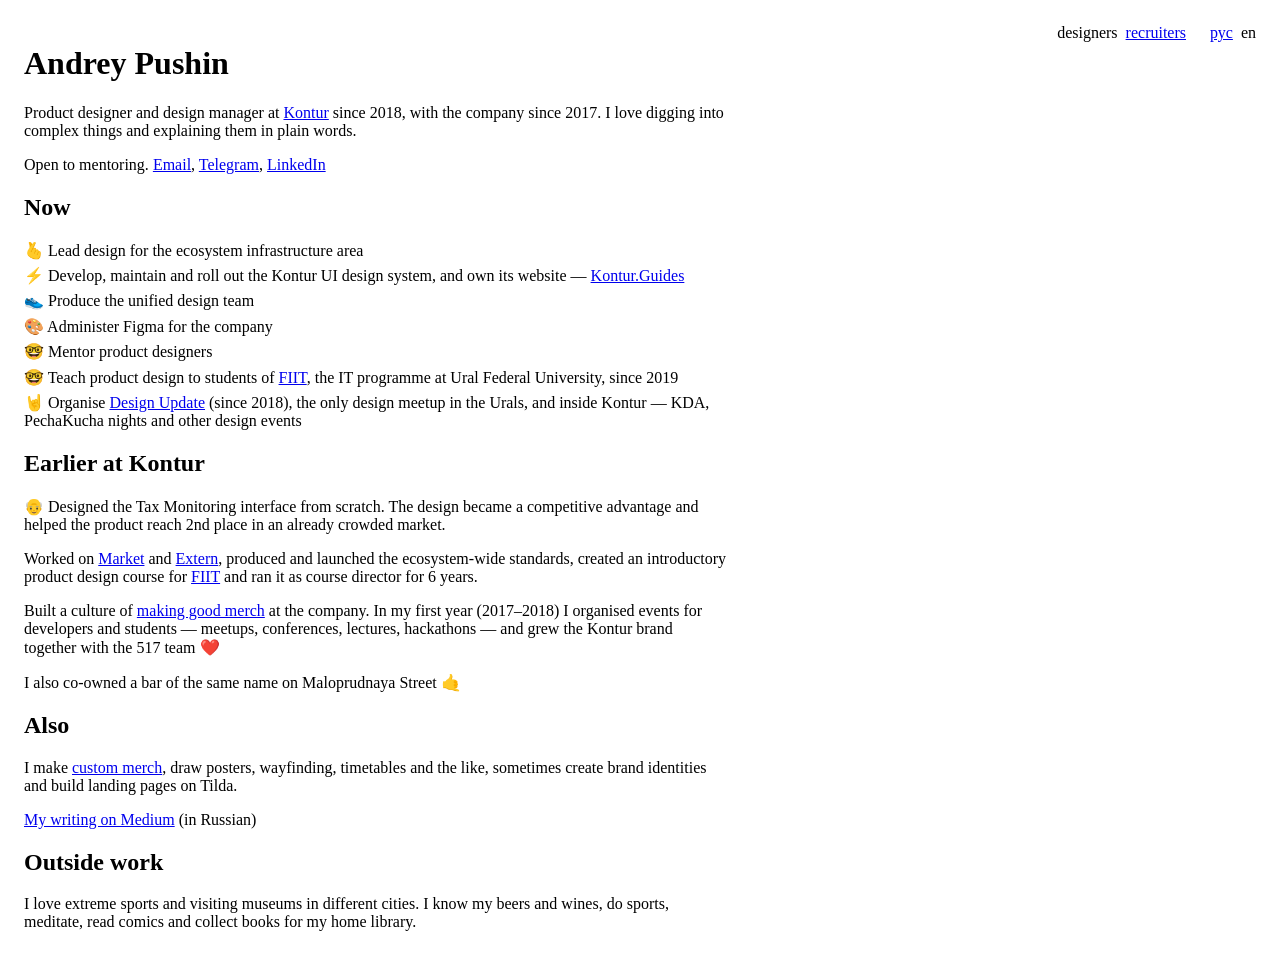
==== en/index.html @ 9a8334ff "Английская версия, переключалки языка и версии для рекрутеров, заготовки страниц - en/: английская в" ====
<!DOCTYPE html>
<html lang="en">
<head>
    <meta charset="UTF-8">
    <meta name="viewport" content="width=device-width, initial-scale=1.0">
    <title>Andrey Pushin</title>
    <meta name="description" content="Product designer and design manager at Kontur: Kontur UI design system, Kontur.Guides, Tax Monitoring.">
    <meta property="og:type" content="website">
    <meta property="og:locale" content="en_GB">
    <meta property="og:url" content="https://www.pushinandrej.ru/en/">
    <meta property="og:title" content="Andrey Pushin">
    <meta property="og:description" content="Product designer and design manager at Kontur: Kontur UI design system, Kontur.Guides, Tax Monitoring.">
    <link rel="alternate" hreflang="ru" href="https://www.pushinandrej.ru/">
    <link rel="alternate" hreflang="en" href="https://www.pushinandrej.ru/en/">
    <link rel="stylesheet" href="../style.css">
</head>
<body>
    <nav class="switch">
        <span><b aria-current="page">designers</b> <a href="recruiters/">recruiters</a></span>
        <span><a href="../">рус</a> <b aria-current="page">en</b></span>
    </nav>

    <h1>Andrey Pushin</h1>

    <p>
        Product designer and design manager at <a href="https://kontur.ru/">Kontur</a> since 2018, with the company since 2017. I love digging into complex things and explaining them in plain words.
    </p>

    <p>
        Open to mentoring. <!-- TODO: real addresses --><a href="mailto:TODO">Email</a>, <a href="https://t.me/TODO">Telegram</a>, <a href="https://www.linkedin.com/in/pushinandrej/">LinkedIn</a>
    </p>

    <h2>Now</h2>

    <ul class="emoji">
        <li>🫰 Lead design for the ecosystem infrastructure area</li>
        <li>⚡️ Develop, maintain and roll out the Kontur UI design system, and own its website — <a href="https://guides.kontur.ru/">Kontur.Guides</a></li>
        <li>👟 Produce the unified design team</li>
        <li>🎨 Administer Figma for the company</li>
        <li>🤓 Mentor product designers</li>
        <li>🤓 Teach product design to students of <a href="https://vk.com/fiiturfu">FIIT</a>, the IT programme at Ural Federal University, since 2019</li>
        <li>🤘 Organise <a href="https://vk.com/designupd">Design Update</a> (since 2018), the only design meetup in the Urals, and inside Kontur — KDA, PechaKucha nights and other design events</li>
    </ul>

    <h2>Earlier at Kontur</h2>

    <p>
        👴 Designed the Tax Monitoring interface from scratch. The design became a competitive advantage and helped the product reach 2nd place in an already crowded market.
    </p>

    <p>
        Worked on <a href="https://kontur.ru/market">Market</a> and <a href="https://kontur.ru/extern">Extern</a>, produced and launched the ecosystem-wide standards, created an introductory product design course for <a href="https://vk.com/@fiiturfu-kak-my-proveli-kurs-po-osnovam-dizaina-dlya-programmistov">FIIT</a> and ran it as course director for 6 years.
    </p>

    <p>
        Built a culture of <a href="https://medium.com/@pushinandrej/%D0%BC%D0%B5%D1%80%D1%87-%D0%BC%D0%B5%D1%80%D1%87-%D0%BC%D0%B5%D1%80%D1%87-20f6f4611e32">making good merch</a> at the company. In my first year (2017–2018) I organised events for developers and students — meetups, conferences, lectures, hackathons — and grew the Kontur brand together with the 517 team ❤️
    </p>

    <p>
        I also co-owned a bar of the same name on Maloprudnaya Street 🤙
    </p>

    <h2>Also</h2>

    <p>
        I make <a href="merch/">custom merch</a>, draw posters, wayfinding, timetables and the like, sometimes create brand identities and build landing pages on Tilda.
    </p>

    <p>
        <a href="https://medium.com/@pushinandrej">My writing on Medium</a> (in Russian)
    </p>

    <h2>Outside work</h2>

    <p>
        I love extreme sports and visiting museums in different cities. I know my beers and wines, do sports, meditate, read comics and collect books for my home library.
    </p>
</body>
</html>
---- style.css ----
/* Общие стили для всех страниц сайта */
body {
    max-width: 44em;
    margin: 0;
    padding: 1.5em;
}
ul.emoji {
    list-style: none;
    padding-left: 0;
}
ul.emoji li {
    margin-bottom: 0.4em;
}

/* Переключалки в правом верхнем углу: для кого страница и язык */
nav.switch {
    position: absolute;
    top: 1.5em;
    right: 1.5em;
    display: flex;
    gap: 1.5em;
}
nav.switch span {
    display: flex;
    gap: 0.5em;
}
nav.switch b {
    font-weight: normal;
}
@media (max-width: 40em) {
    nav.switch {
        position: static;
        justify-content: flex-end;
    }
}
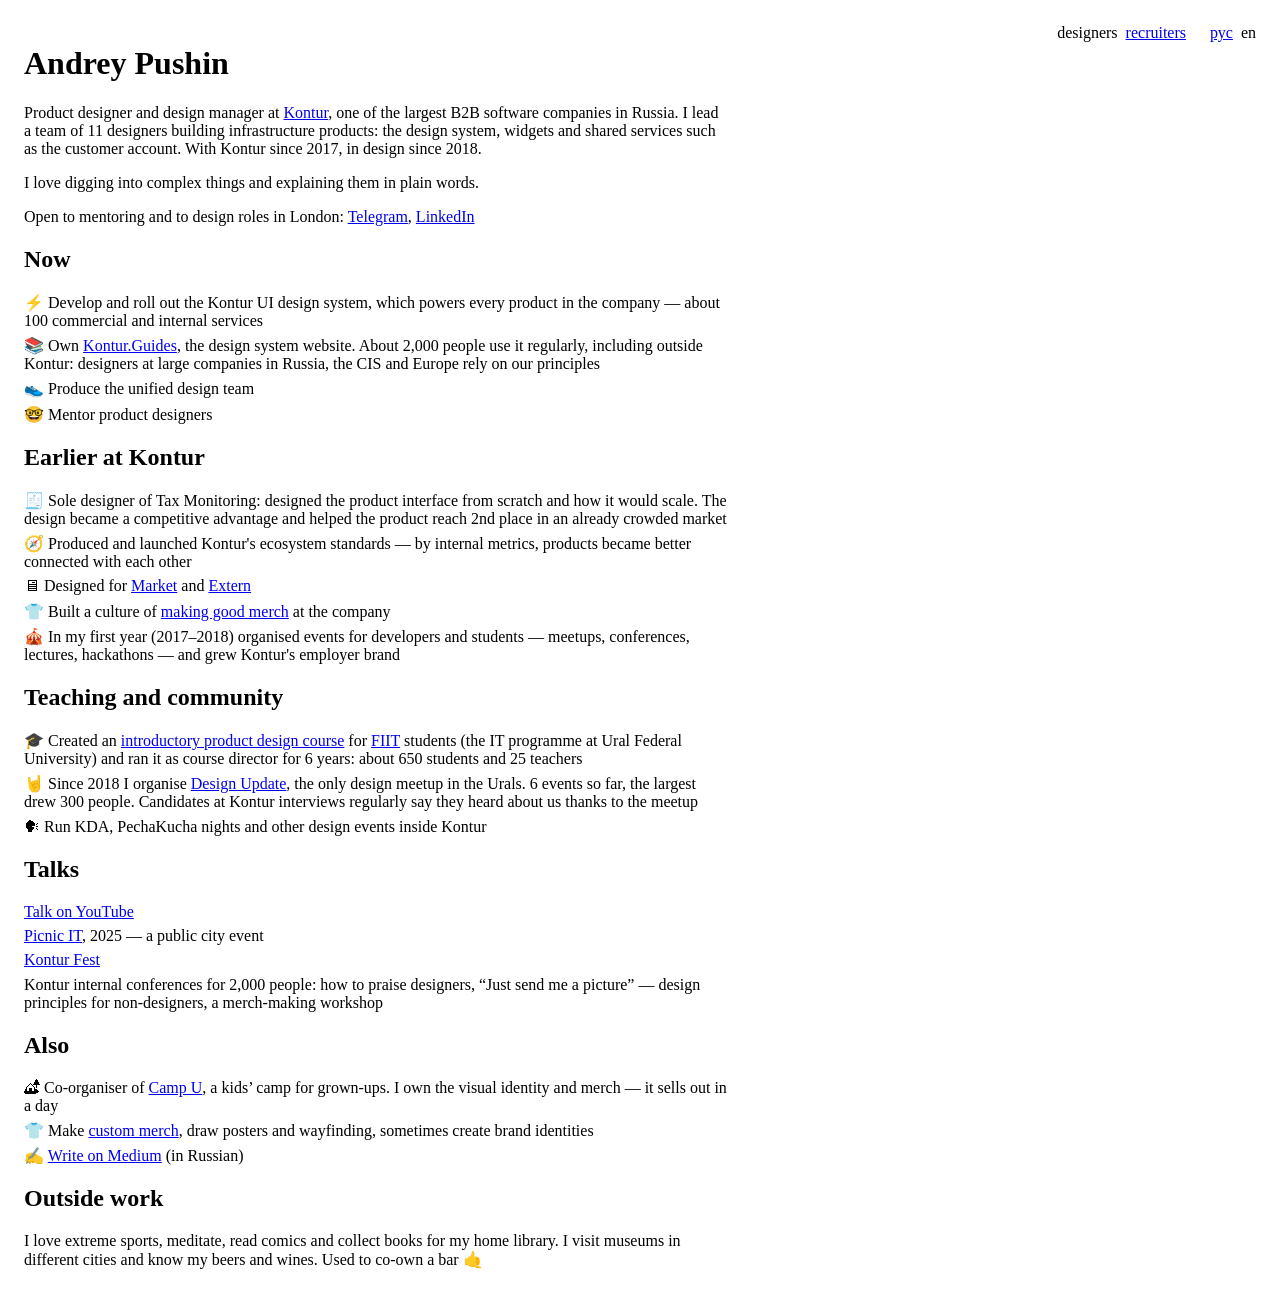
==== commit 338cfc57: "Главная по итогам интервью: команда, масштаб дизайн-системы, обучение, выступления, Camp U Co-Author" ====
--- a/en/index.html
+++ b/en/index.html
@@ -4,12 +4,12 @@
     <meta charset="UTF-8">
     <meta name="viewport" content="width=device-width, initial-scale=1.0">
     <title>Andrey Pushin</title>
-    <meta name="description" content="Product designer and design manager at Kontur: Kontur UI design system, Kontur.Guides, Tax Monitoring.">
+    <meta name="description" content="Product designer and design manager at Kontur: a team of 11 designers, the Kontur UI design system behind 100 products, Kontur.Guides.">
     <meta property="og:type" content="website">
     <meta property="og:locale" content="en_GB">
     <meta property="og:url" content="https://www.pushinandrej.ru/en/">
     <meta property="og:title" content="Andrey Pushin">
-    <meta property="og:description" content="Product designer and design manager at Kontur: Kontur UI design system, Kontur.Guides, Tax Monitoring.">
+    <meta property="og:description" content="Product designer and design manager at Kontur: a team of 11 designers, the Kontur UI design system behind 100 products, Kontur.Guides.">
     <link rel="alternate" hreflang="ru" href="https://www.pushinandrej.ru/">
     <link rel="alternate" hreflang="en" href="https://www.pushinandrej.ru/en/">
     <link rel="stylesheet" href="../style.css">
@@ -23,57 +23,65 @@
     <h1>Andrey Pushin</h1>
 
     <p>
-        Product designer and design manager at <a href="https://kontur.ru/">Kontur</a> since 2018, with the company since 2017. I love digging into complex things and explaining them in plain words.
+        Product designer and design manager at <a href="https://kontur.ru/">Kontur</a>, one of the largest B2B software companies in Russia. I lead a team of 11 designers building infrastructure products: the design system, widgets and shared services such as the customer account. With Kontur since 2017, in design since 2018.
     </p>
 
     <p>
-        Open to mentoring. <!-- TODO: real addresses --><a href="mailto:TODO">Email</a>, <a href="https://t.me/TODO">Telegram</a>, <a href="https://www.linkedin.com/in/pushinandrej/">LinkedIn</a>
+        I love digging into complex things and explaining them in plain words.
+    </p>
+
+    <p>
+        Open to mentoring and to design roles in London: <a href="https://t.me/pushinandrej">Telegram</a>, <a href="https://www.linkedin.com/in/pushinandrej/">LinkedIn</a>
     </p>
 
     <h2>Now</h2>
 
     <ul class="emoji">
-        <li>🫰 Lead design for the ecosystem infrastructure area</li>
-        <li>⚡️ Develop, maintain and roll out the Kontur UI design system, and own its website — <a href="https://guides.kontur.ru/">Kontur.Guides</a></li>
+        <li>⚡️ Develop and roll out the Kontur UI design system, which powers every product in the company — about 100 commercial and internal services</li>
+        <li>📚 Own <a href="https://guides.kontur.ru/">Kontur.Guides</a>, the design system website. About 2,000 people use it regularly, including outside Kontur: designers at large companies in Russia, the CIS and Europe rely on our principles</li>
         <li>👟 Produce the unified design team</li>
-        <li>🎨 Administer Figma for the company</li>
         <li>🤓 Mentor product designers</li>
-        <li>🤓 Teach product design to students of <a href="https://vk.com/fiiturfu">FIIT</a>, the IT programme at Ural Federal University, since 2019</li>
-        <li>🤘 Organise <a href="https://vk.com/designupd">Design Update</a> (since 2018), the only design meetup in the Urals, and inside Kontur — KDA, PechaKucha nights and other design events</li>
     </ul>
 
     <h2>Earlier at Kontur</h2>
 
-    <p>
-        👴 Designed the Tax Monitoring interface from scratch. The design became a competitive advantage and helped the product reach 2nd place in an already crowded market.
-    </p>
+    <ul class="emoji">
+        <li>🧾 Sole designer of Tax Monitoring: designed the product interface from scratch and how it would scale. The design became a competitive advantage and helped the product reach 2nd place in an already crowded market</li>
+        <li>🧭 Produced and launched Kontur's ecosystem standards — by internal metrics, products became better connected with each other</li>
+        <li>🖥 Designed for <a href="https://kontur.ru/market">Market</a> and <a href="https://kontur.ru/extern">Extern</a></li>
+        <li>👕 Built a culture of <a href="https://medium.com/@pushinandrej/%D0%BC%D0%B5%D1%80%D1%87-%D0%BC%D0%B5%D1%80%D1%87-%D0%BC%D0%B5%D1%80%D1%87-20f6f4611e32">making good merch</a> at the company</li>
+        <li>🎪 In my first year (2017–2018) organised events for developers and students — meetups, conferences, lectures, hackathons — and grew Kontur's employer brand</li>
+    </ul>
 
-    <p>
-        Worked on <a href="https://kontur.ru/market">Market</a> and <a href="https://kontur.ru/extern">Extern</a>, produced and launched the ecosystem-wide standards, created an introductory product design course for <a href="https://vk.com/@fiiturfu-kak-my-proveli-kurs-po-osnovam-dizaina-dlya-programmistov">FIIT</a> and ran it as course director for 6 years.
-    </p>
+    <h2>Teaching and community</h2>
 
-    <p>
-        Built a culture of <a href="https://medium.com/@pushinandrej/%D0%BC%D0%B5%D1%80%D1%87-%D0%BC%D0%B5%D1%80%D1%87-%D0%BC%D0%B5%D1%80%D1%87-20f6f4611e32">making good merch</a> at the company. In my first year (2017–2018) I organised events for developers and students — meetups, conferences, lectures, hackathons — and grew the Kontur brand together with the 517 team ❤️
-    </p>
+    <ul class="emoji">
+        <li>🎓 Created an <a href="https://vk.com/@fiiturfu-kak-my-proveli-kurs-po-osnovam-dizaina-dlya-programmistov">introductory product design course</a> for <a href="https://vk.com/fiiturfu">FIIT</a> students (the IT programme at Ural Federal University) and ran it as course director for 6 years: about 650 students and 25 teachers</li>
+        <li>🤘 Since 2018 I organise <a href="https://vk.com/designupd">Design Update</a>, the only design meetup in the Urals. 6 events so far, the largest drew 300 people. Candidates at Kontur interviews regularly say they heard about us thanks to the meetup</li>
+        <li>🗣 Run KDA, PechaKucha nights and other design events inside Kontur</li>
+    </ul>
 
-    <p>
-        I also co-owned a bar of the same name on Maloprudnaya Street 🤙
-    </p>
+    <h2>Talks</h2>
+
+    <ul class="emoji">
+        <li><a href="https://www.youtube.com/watch?v=ip-nRP-AMJE">Talk on YouTube</a> <!-- TODO: title and event --></li>
+        <li><a href="https://www.instagram.com/p/DObARlJjM_2/">Picnic IT</a>, 2025 — a public city event</li>
+        <li><a href="https://kontur.ru/lp/kontur-fest">Kontur Fest</a></li>
+        <li>Kontur internal conferences for 2,000 people: how to praise designers, “Just send me a picture” — design principles for non-designers, a merch-making workshop</li>
+    </ul>
 
     <h2>Also</h2>
 
-    <p>
-        I make <a href="merch/">custom merch</a>, draw posters, wayfinding, timetables and the like, sometimes create brand identities and build landing pages on Tilda.
-    </p>
-
-    <p>
-        <a href="https://medium.com/@pushinandrej">My writing on Medium</a> (in Russian)
-    </p>
+    <ul class="emoji">
+        <li>🏕 Co-organiser of <a href="https://t.me/camp_u">Camp U</a>, a kids’ camp for grown-ups. I own the visual identity and merch — it sells out in a day</li>
+        <li>👕 Make <a href="merch/">custom merch</a>, draw posters and wayfinding, sometimes create brand identities</li>
+        <li>✍️ <a href="https://medium.com/@pushinandrej">Write on Medium</a> (in Russian)</li>
+    </ul>
 
     <h2>Outside work</h2>
 
     <p>
-        I love extreme sports and visiting museums in different cities. I know my beers and wines, do sports, meditate, read comics and collect books for my home library.
+        I love extreme sports, meditate, read comics and collect books for my home library. I visit museums in different cities and know my beers and wines. Used to co-own a bar 🤙
     </p>
 </body>
 </html>
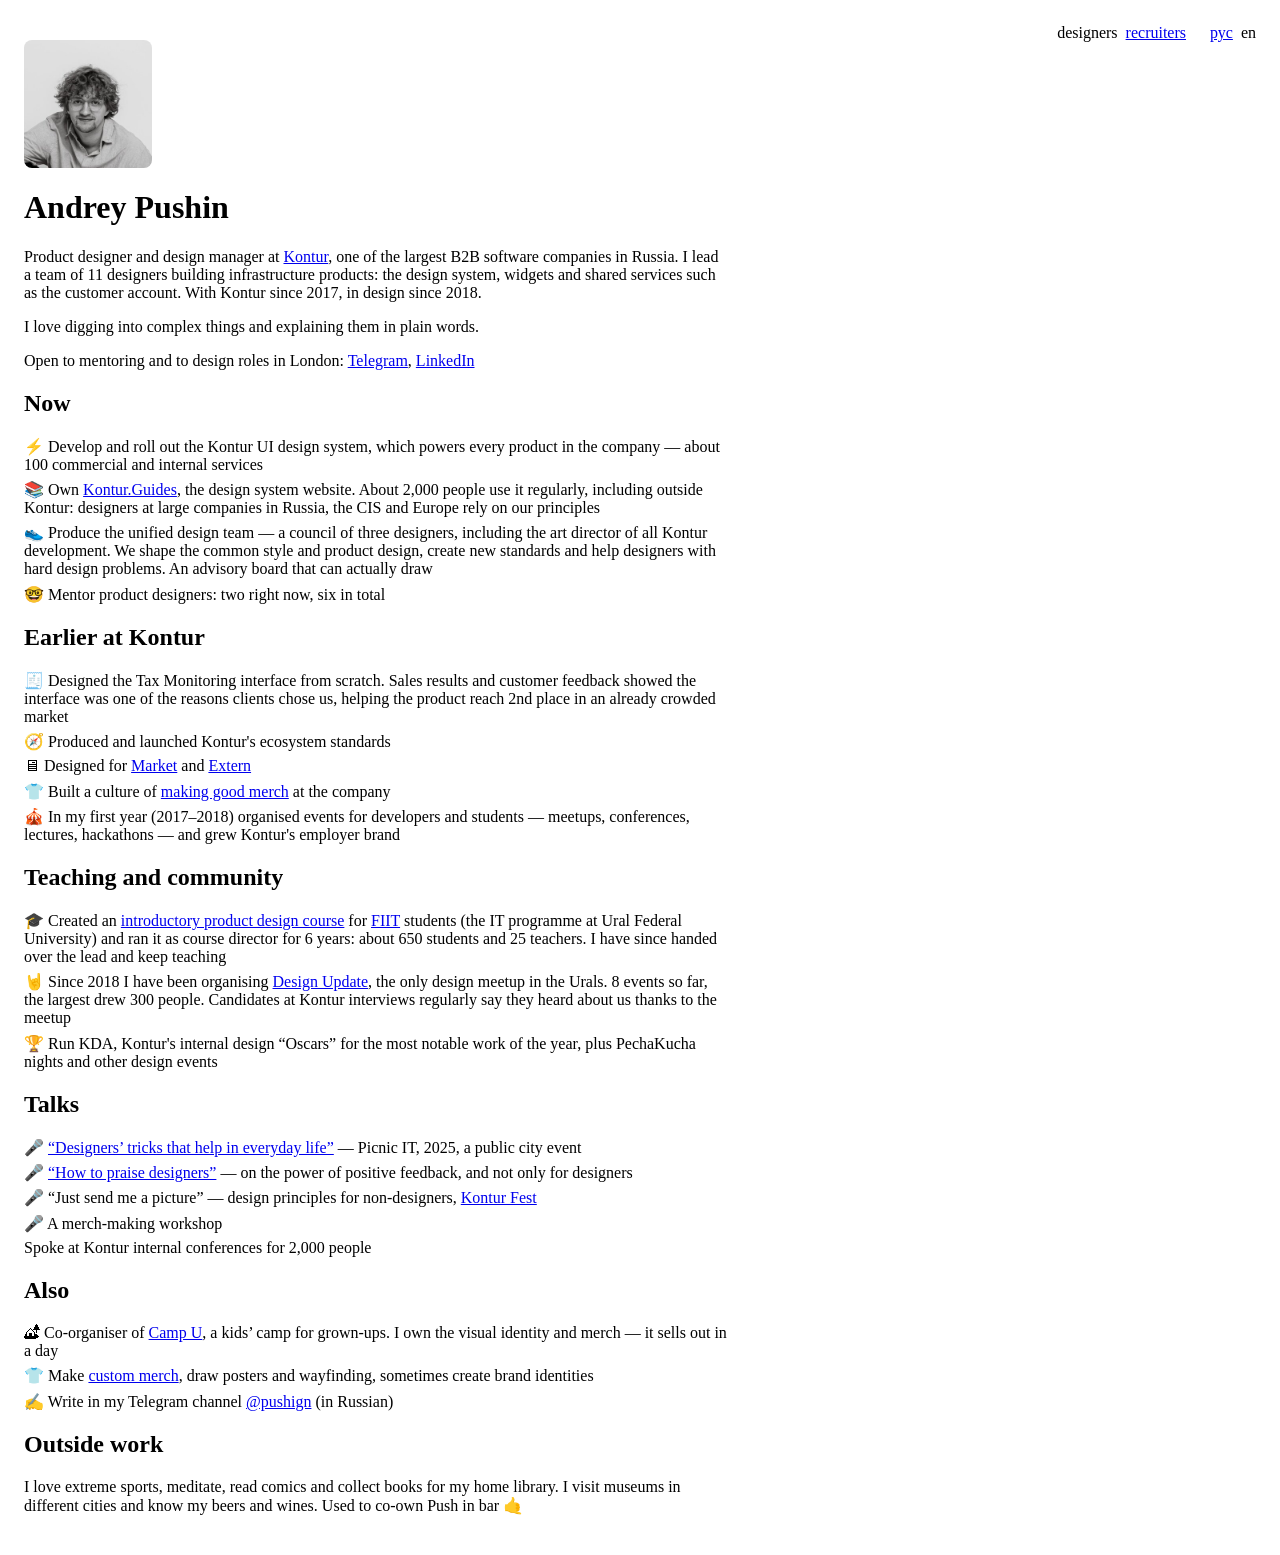
==== commit ca635327: "Фото, уточнения по интервью: выступления, команда единого дизайна, KDA, Телеграм-канал вместо Медиум" ====
--- a/en/index.html
+++ b/en/index.html
@@ -10,6 +10,7 @@
     <meta property="og:url" content="https://www.pushinandrej.ru/en/">
     <meta property="og:title" content="Andrey Pushin">
     <meta property="og:description" content="Product designer and design manager at Kontur: a team of 11 designers, the Kontur UI design system behind 100 products, Kontur.Guides.">
+    <meta property="og:image" content="https://www.pushinandrej.ru/photo.jpg">
     <link rel="alternate" hreflang="ru" href="https://www.pushinandrej.ru/">
     <link rel="alternate" hreflang="en" href="https://www.pushinandrej.ru/en/">
     <link rel="stylesheet" href="../style.css">
@@ -19,6 +20,8 @@
         <span><b aria-current="page">designers</b> <a href="recruiters/">recruiters</a></span>
         <span><a href="../">рус</a> <b aria-current="page">en</b></span>
     </nav>
+
+    <img class="photo" src="../photo.jpg" alt="Andrey Pushin">
 
     <h1>Andrey Pushin</h1>
 
@@ -39,15 +42,15 @@
     <ul class="emoji">
         <li>⚡️ Develop and roll out the Kontur UI design system, which powers every product in the company — about 100 commercial and internal services</li>
         <li>📚 Own <a href="https://guides.kontur.ru/">Kontur.Guides</a>, the design system website. About 2,000 people use it regularly, including outside Kontur: designers at large companies in Russia, the CIS and Europe rely on our principles</li>
-        <li>👟 Produce the unified design team</li>
-        <li>🤓 Mentor product designers</li>
+        <li>👟 Produce the unified design team — a council of three designers, including the art director of all Kontur development. We shape the common style and product design, create new standards and help designers with hard design problems. An advisory board that can actually draw</li>
+        <li>🤓 Mentor product designers: two right now, six in total</li>
     </ul>
 
     <h2>Earlier at Kontur</h2>
 
     <ul class="emoji">
-        <li>🧾 Sole designer of Tax Monitoring: designed the product interface from scratch and how it would scale. The design became a competitive advantage and helped the product reach 2nd place in an already crowded market</li>
-        <li>🧭 Produced and launched Kontur's ecosystem standards — by internal metrics, products became better connected with each other</li>
+        <li>🧾 Designed the Tax Monitoring interface from scratch. Sales results and customer feedback showed the interface was one of the reasons clients chose us, helping the product reach 2nd place in an already crowded market</li>
+        <li>🧭 Produced and launched Kontur's ecosystem standards</li>
         <li>🖥 Designed for <a href="https://kontur.ru/market">Market</a> and <a href="https://kontur.ru/extern">Extern</a></li>
         <li>👕 Built a culture of <a href="https://medium.com/@pushinandrej/%D0%BC%D0%B5%D1%80%D1%87-%D0%BC%D0%B5%D1%80%D1%87-%D0%BC%D0%B5%D1%80%D1%87-20f6f4611e32">making good merch</a> at the company</li>
         <li>🎪 In my first year (2017–2018) organised events for developers and students — meetups, conferences, lectures, hackathons — and grew Kontur's employer brand</li>
@@ -56,18 +59,19 @@
     <h2>Teaching and community</h2>
 
     <ul class="emoji">
-        <li>🎓 Created an <a href="https://vk.com/@fiiturfu-kak-my-proveli-kurs-po-osnovam-dizaina-dlya-programmistov">introductory product design course</a> for <a href="https://vk.com/fiiturfu">FIIT</a> students (the IT programme at Ural Federal University) and ran it as course director for 6 years: about 650 students and 25 teachers</li>
-        <li>🤘 Since 2018 I organise <a href="https://vk.com/designupd">Design Update</a>, the only design meetup in the Urals. 6 events so far, the largest drew 300 people. Candidates at Kontur interviews regularly say they heard about us thanks to the meetup</li>
-        <li>🗣 Run KDA, PechaKucha nights and other design events inside Kontur</li>
+        <li>🎓 Created an <a href="https://vk.com/@fiiturfu-kak-my-proveli-kurs-po-osnovam-dizaina-dlya-programmistov">introductory product design course</a> for <a href="https://vk.com/fiiturfu">FIIT</a> students (the IT programme at Ural Federal University) and ran it as course director for 6 years: about 650 students and 25 teachers. I have since handed over the lead and keep teaching</li>
+        <li>🤘 Since 2018 I have been organising <a href="https://vk.com/designupd">Design Update</a>, the only design meetup in the Urals. 8 events so far, the largest drew 300 people. Candidates at Kontur interviews regularly say they heard about us thanks to the meetup</li>
+        <li>🏆 Run KDA, Kontur's internal design “Oscars” for the most notable work of the year, plus PechaKucha nights and other design events</li>
     </ul>
 
     <h2>Talks</h2>
 
     <ul class="emoji">
-        <li><a href="https://www.youtube.com/watch?v=ip-nRP-AMJE">Talk on YouTube</a> <!-- TODO: title and event --></li>
-        <li><a href="https://www.instagram.com/p/DObARlJjM_2/">Picnic IT</a>, 2025 — a public city event</li>
-        <li><a href="https://kontur.ru/lp/kontur-fest">Kontur Fest</a></li>
-        <li>Kontur internal conferences for 2,000 people: how to praise designers, “Just send me a picture” — design principles for non-designers, a merch-making workshop</li>
+        <li>🎤 <a href="https://www.instagram.com/p/DObARlJjM_2/">“Designers’ tricks that help in everyday life”</a> — Picnic IT, 2025, a public city event</li>
+        <li>🎤 <a href="https://www.youtube.com/watch?v=ip-nRP-AMJE">“How to praise designers”</a> — on the power of positive feedback, and not only for designers</li>
+        <li>🎤 “Just send me a picture” — design principles for non-designers, <a href="https://kontur.ru/lp/kontur-fest">Kontur Fest</a></li>
+        <li>🎤 A merch-making workshop</li>
+        <li>Spoke at Kontur internal conferences for 2,000 people</li>
     </ul>
 
     <h2>Also</h2>
@@ -75,13 +79,13 @@
     <ul class="emoji">
         <li>🏕 Co-organiser of <a href="https://t.me/camp_u">Camp U</a>, a kids’ camp for grown-ups. I own the visual identity and merch — it sells out in a day</li>
         <li>👕 Make <a href="merch/">custom merch</a>, draw posters and wayfinding, sometimes create brand identities</li>
-        <li>✍️ <a href="https://medium.com/@pushinandrej">Write on Medium</a> (in Russian)</li>
+        <li>✍️ Write in my Telegram channel <a href="https://t.me/pushign">@pushign</a> (in Russian)</li>
     </ul>
 
     <h2>Outside work</h2>
 
     <p>
-        I love extreme sports, meditate, read comics and collect books for my home library. I visit museums in different cities and know my beers and wines. Used to co-own a bar 🤙
+        I love extreme sports, meditate, read comics and collect books for my home library. I visit museums in different cities and know my beers and wines. Used to co-own Push in bar 🤙
     </p>
 </body>
 </html>
--- a/style.css
+++ b/style.css
@@ -33,3 +33,12 @@
         justify-content: flex-end;
     }
 }
+
+/* Фото на главной: небольшое, скругление 8px */
+img.photo {
+    display: block;
+    width: 128px;
+    height: 128px;
+    border-radius: 8px;
+    margin-top: 1em;
+}
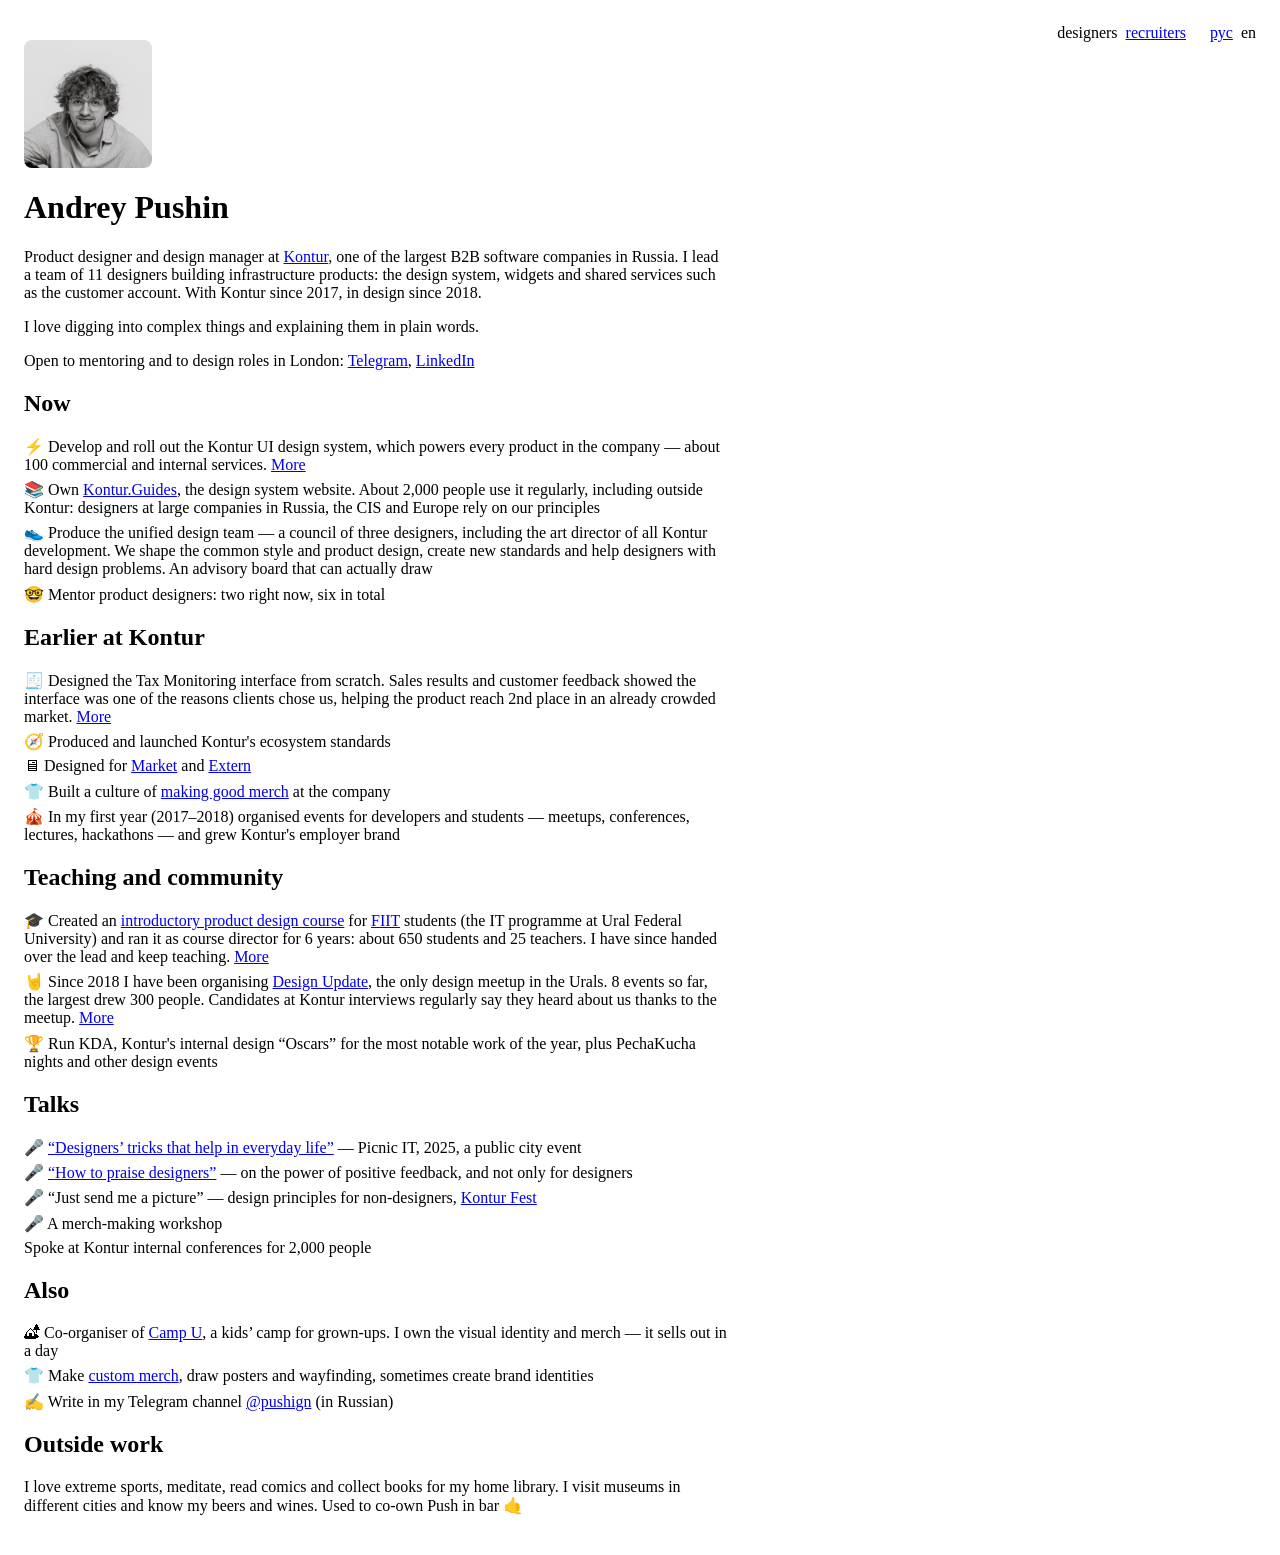
==== commit ae7c3804: "Кейсы (Kontur UI, Налоговый мониторинг, курс ФИИТ, Design Update), страница мерча и резюме для рекру" ====
--- a/en/index.html
+++ b/en/index.html
@@ -40,7 +40,7 @@
     <h2>Now</h2>
 
     <ul class="emoji">
-        <li>⚡️ Develop and roll out the Kontur UI design system, which powers every product in the company — about 100 commercial and internal services</li>
+        <li>⚡️ Develop and roll out the Kontur UI design system, which powers every product in the company — about 100 commercial and internal services. <a href="cases/kontur-ui/">More</a></li>
         <li>📚 Own <a href="https://guides.kontur.ru/">Kontur.Guides</a>, the design system website. About 2,000 people use it regularly, including outside Kontur: designers at large companies in Russia, the CIS and Europe rely on our principles</li>
         <li>👟 Produce the unified design team — a council of three designers, including the art director of all Kontur development. We shape the common style and product design, create new standards and help designers with hard design problems. An advisory board that can actually draw</li>
         <li>🤓 Mentor product designers: two right now, six in total</li>
@@ -49,7 +49,7 @@
     <h2>Earlier at Kontur</h2>
 
     <ul class="emoji">
-        <li>🧾 Designed the Tax Monitoring interface from scratch. Sales results and customer feedback showed the interface was one of the reasons clients chose us, helping the product reach 2nd place in an already crowded market</li>
+        <li>🧾 Designed the Tax Monitoring interface from scratch. Sales results and customer feedback showed the interface was one of the reasons clients chose us, helping the product reach 2nd place in an already crowded market. <a href="cases/tax-monitoring/">More</a></li>
         <li>🧭 Produced and launched Kontur's ecosystem standards</li>
         <li>🖥 Designed for <a href="https://kontur.ru/market">Market</a> and <a href="https://kontur.ru/extern">Extern</a></li>
         <li>👕 Built a culture of <a href="https://medium.com/@pushinandrej/%D0%BC%D0%B5%D1%80%D1%87-%D0%BC%D0%B5%D1%80%D1%87-%D0%BC%D0%B5%D1%80%D1%87-20f6f4611e32">making good merch</a> at the company</li>
@@ -59,8 +59,8 @@
     <h2>Teaching and community</h2>
 
     <ul class="emoji">
-        <li>🎓 Created an <a href="https://vk.com/@fiiturfu-kak-my-proveli-kurs-po-osnovam-dizaina-dlya-programmistov">introductory product design course</a> for <a href="https://vk.com/fiiturfu">FIIT</a> students (the IT programme at Ural Federal University) and ran it as course director for 6 years: about 650 students and 25 teachers. I have since handed over the lead and keep teaching</li>
-        <li>🤘 Since 2018 I have been organising <a href="https://vk.com/designupd">Design Update</a>, the only design meetup in the Urals. 8 events so far, the largest drew 300 people. Candidates at Kontur interviews regularly say they heard about us thanks to the meetup</li>
+        <li>🎓 Created an <a href="https://vk.com/@fiiturfu-kak-my-proveli-kurs-po-osnovam-dizaina-dlya-programmistov">introductory product design course</a> for <a href="https://vk.com/fiiturfu">FIIT</a> students (the IT programme at Ural Federal University) and ran it as course director for 6 years: about 650 students and 25 teachers. I have since handed over the lead and keep teaching. <a href="cases/fiit/">More</a></li>
+        <li>🤘 Since 2018 I have been organising <a href="https://vk.com/designupd">Design Update</a>, the only design meetup in the Urals. 8 events so far, the largest drew 300 people. Candidates at Kontur interviews regularly say they heard about us thanks to the meetup. <a href="cases/design-update/">More</a></li>
         <li>🏆 Run KDA, Kontur's internal design “Oscars” for the most notable work of the year, plus PechaKucha nights and other design events</li>
     </ul>
 
--- a/style.css
+++ b/style.css
@@ -42,3 +42,12 @@
     border-radius: 8px;
     margin-top: 1em;
 }
+
+/* Заглушка на внутренних страницах: «скоро здесь будут…» */
+p.placeholder {
+    border: 1px dashed #999;
+    border-radius: 8px;
+    padding: 2em 1em;
+    color: #666;
+    text-align: center;
+}
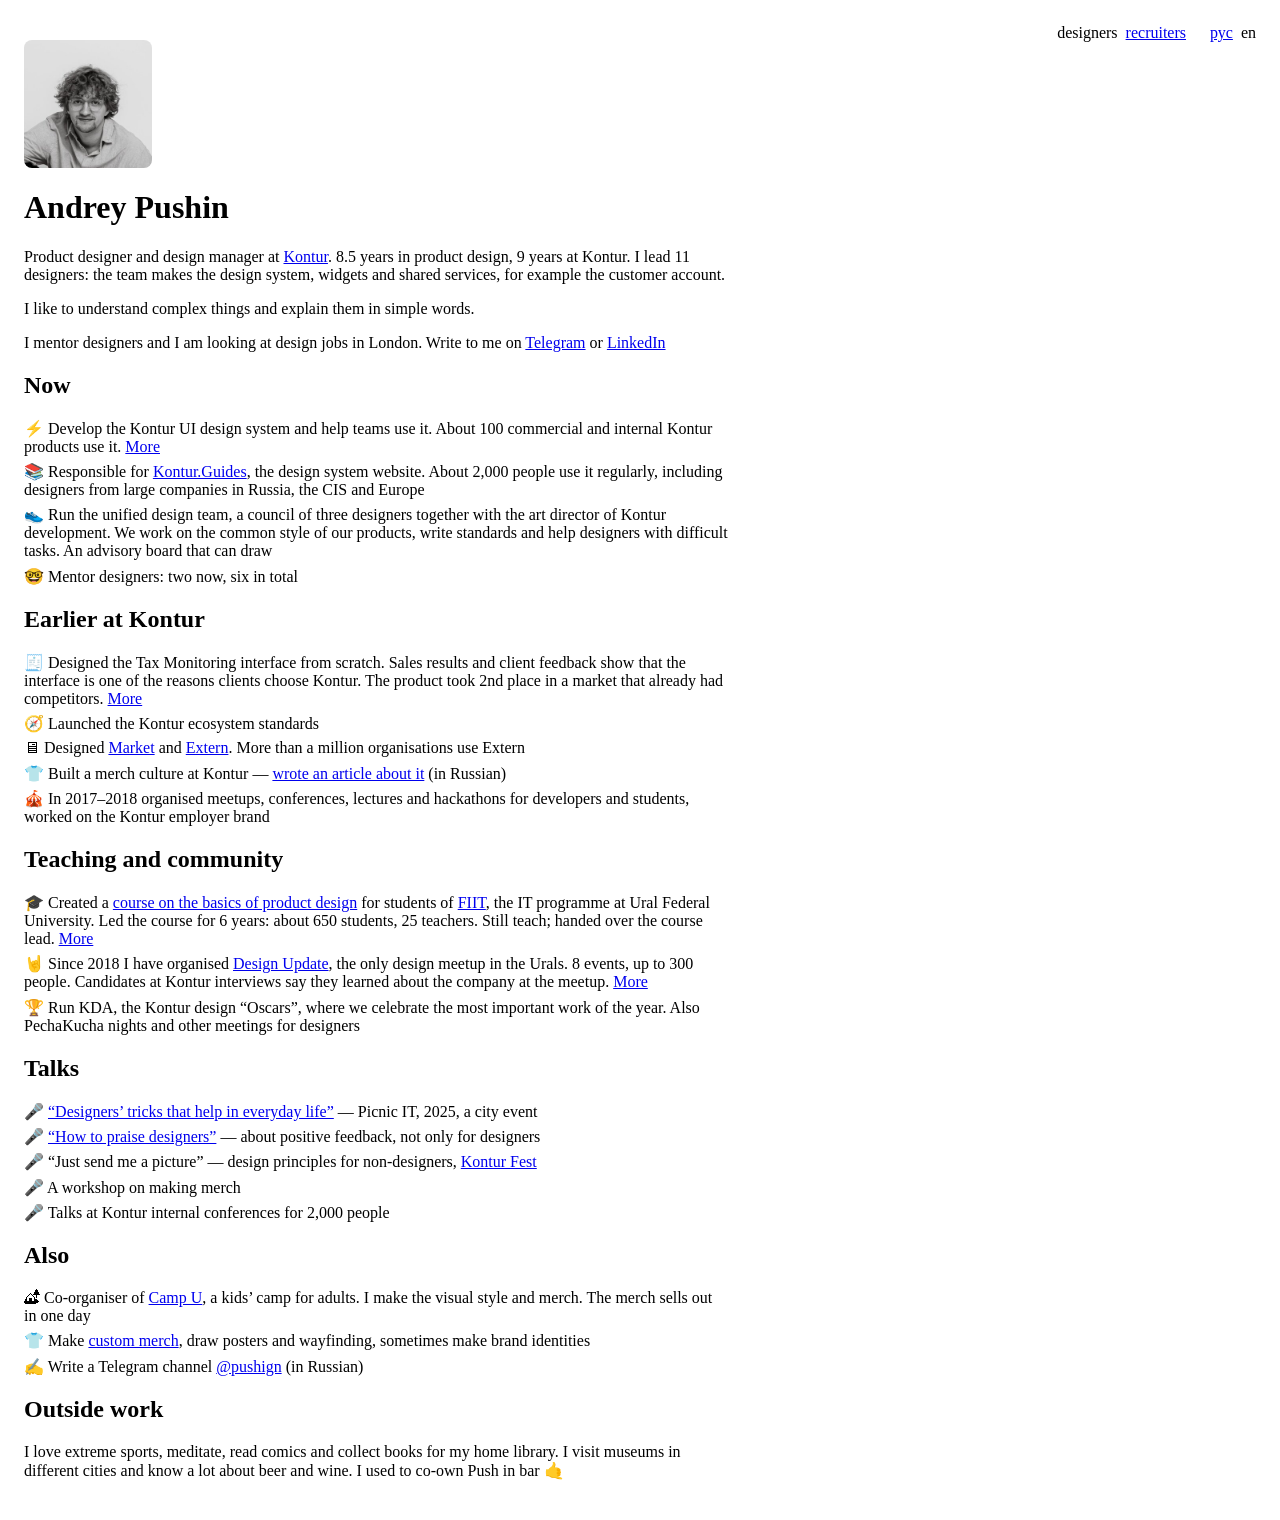
==== commit 6f17b598: "Главная в инфостиле (рус) и на простом английском (B2); стаж 8,5 лет в резюме Co-Authored-By: Claude" ====
--- a/en/index.html
+++ b/en/index.html
@@ -4,12 +4,12 @@
     <meta charset="UTF-8">
     <meta name="viewport" content="width=device-width, initial-scale=1.0">
     <title>Andrey Pushin</title>
-    <meta name="description" content="Product designer and design manager at Kontur: a team of 11 designers, the Kontur UI design system behind 100 products, Kontur.Guides.">
+    <meta name="description" content="Product designer and design manager at Kontur: 8.5 years in design, a team of 11 designers, the Kontur UI design system for 100 products.">
     <meta property="og:type" content="website">
     <meta property="og:locale" content="en_GB">
     <meta property="og:url" content="https://www.pushinandrej.ru/en/">
     <meta property="og:title" content="Andrey Pushin">
-    <meta property="og:description" content="Product designer and design manager at Kontur: a team of 11 designers, the Kontur UI design system behind 100 products, Kontur.Guides.">
+    <meta property="og:description" content="Product designer and design manager at Kontur: 8.5 years in design, a team of 11 designers, the Kontur UI design system for 100 products.">
     <meta property="og:image" content="https://www.pushinandrej.ru/photo.jpg">
     <link rel="alternate" hreflang="ru" href="https://www.pushinandrej.ru/">
     <link rel="alternate" hreflang="en" href="https://www.pushinandrej.ru/en/">
@@ -26,66 +26,66 @@
     <h1>Andrey Pushin</h1>
 
     <p>
-        Product designer and design manager at <a href="https://kontur.ru/">Kontur</a>, one of the largest B2B software companies in Russia. I lead a team of 11 designers building infrastructure products: the design system, widgets and shared services such as the customer account. With Kontur since 2017, in design since 2018.
+        Product designer and design manager at <a href="https://kontur.ru/">Kontur</a>. 8.5 years in product design, 9 years at Kontur. I lead 11 designers: the team makes the design system, widgets and shared services, for example the customer account.
     </p>
 
     <p>
-        I love digging into complex things and explaining them in plain words.
+        I like to understand complex things and explain them in simple words.
     </p>
 
     <p>
-        Open to mentoring and to design roles in London: <a href="https://t.me/pushinandrej">Telegram</a>, <a href="https://www.linkedin.com/in/pushinandrej/">LinkedIn</a>
+        I mentor designers and I am looking at design jobs in London. Write to me on <a href="https://t.me/pushinandrej">Telegram</a> or <a href="https://www.linkedin.com/in/pushinandrej/">LinkedIn</a>
     </p>
 
     <h2>Now</h2>
 
     <ul class="emoji">
-        <li>⚡️ Develop and roll out the Kontur UI design system, which powers every product in the company — about 100 commercial and internal services. <a href="cases/kontur-ui/">More</a></li>
-        <li>📚 Own <a href="https://guides.kontur.ru/">Kontur.Guides</a>, the design system website. About 2,000 people use it regularly, including outside Kontur: designers at large companies in Russia, the CIS and Europe rely on our principles</li>
-        <li>👟 Produce the unified design team — a council of three designers, including the art director of all Kontur development. We shape the common style and product design, create new standards and help designers with hard design problems. An advisory board that can actually draw</li>
-        <li>🤓 Mentor product designers: two right now, six in total</li>
+        <li>⚡️ Develop the Kontur UI design system and help teams use it. About 100 commercial and internal Kontur products use it. <a href="cases/kontur-ui/">More</a></li>
+        <li>📚 Responsible for <a href="https://guides.kontur.ru/">Kontur.Guides</a>, the design system website. About 2,000 people use it regularly, including designers from large companies in Russia, the CIS and Europe</li>
+        <li>👟 Run the unified design team, a council of three designers together with the art director of Kontur development. We work on the common style of our products, write standards and help designers with difficult tasks. An advisory board that can draw</li>
+        <li>🤓 Mentor designers: two now, six in total</li>
     </ul>
 
     <h2>Earlier at Kontur</h2>
 
     <ul class="emoji">
-        <li>🧾 Designed the Tax Monitoring interface from scratch. Sales results and customer feedback showed the interface was one of the reasons clients chose us, helping the product reach 2nd place in an already crowded market. <a href="cases/tax-monitoring/">More</a></li>
-        <li>🧭 Produced and launched Kontur's ecosystem standards</li>
-        <li>🖥 Designed for <a href="https://kontur.ru/market">Market</a> and <a href="https://kontur.ru/extern">Extern</a></li>
-        <li>👕 Built a culture of <a href="https://medium.com/@pushinandrej/%D0%BC%D0%B5%D1%80%D1%87-%D0%BC%D0%B5%D1%80%D1%87-%D0%BC%D0%B5%D1%80%D1%87-20f6f4611e32">making good merch</a> at the company</li>
-        <li>🎪 In my first year (2017–2018) organised events for developers and students — meetups, conferences, lectures, hackathons — and grew Kontur's employer brand</li>
+        <li>🧾 Designed the Tax Monitoring interface from scratch. Sales results and client feedback show that the interface is one of the reasons clients choose Kontur. The product took 2nd place in a market that already had competitors. <a href="cases/tax-monitoring/">More</a></li>
+        <li>🧭 Launched the Kontur ecosystem standards</li>
+        <li>🖥 Designed <a href="https://kontur.ru/market">Market</a> and <a href="https://kontur.ru/extern">Extern</a>. More than a million organisations use Extern</li>
+        <li>👕 Built a merch culture at Kontur — <a href="https://medium.com/@pushinandrej/%D0%BC%D0%B5%D1%80%D1%87-%D0%BC%D0%B5%D1%80%D1%87-%D0%BC%D0%B5%D1%80%D1%87-20f6f4611e32">wrote an article about it</a> (in Russian)</li>
+        <li>🎪 In 2017–2018 organised meetups, conferences, lectures and hackathons for developers and students, worked on the Kontur employer brand</li>
     </ul>
 
     <h2>Teaching and community</h2>
 
     <ul class="emoji">
-        <li>🎓 Created an <a href="https://vk.com/@fiiturfu-kak-my-proveli-kurs-po-osnovam-dizaina-dlya-programmistov">introductory product design course</a> for <a href="https://vk.com/fiiturfu">FIIT</a> students (the IT programme at Ural Federal University) and ran it as course director for 6 years: about 650 students and 25 teachers. I have since handed over the lead and keep teaching. <a href="cases/fiit/">More</a></li>
-        <li>🤘 Since 2018 I have been organising <a href="https://vk.com/designupd">Design Update</a>, the only design meetup in the Urals. 8 events so far, the largest drew 300 people. Candidates at Kontur interviews regularly say they heard about us thanks to the meetup. <a href="cases/design-update/">More</a></li>
-        <li>🏆 Run KDA, Kontur's internal design “Oscars” for the most notable work of the year, plus PechaKucha nights and other design events</li>
+        <li>🎓 Created a <a href="https://vk.com/@fiiturfu-kak-my-proveli-kurs-po-osnovam-dizaina-dlya-programmistov">course on the basics of product design</a> for students of <a href="https://vk.com/fiiturfu">FIIT</a>, the IT programme at Ural Federal University. Led the course for 6 years: about 650 students, 25 teachers. Still teach; handed over the course lead. <a href="cases/fiit/">More</a></li>
+        <li>🤘 Since 2018 I have organised <a href="https://vk.com/designupd">Design Update</a>, the only design meetup in the Urals. 8 events, up to 300 people. Candidates at Kontur interviews say they learned about the company at the meetup. <a href="cases/design-update/">More</a></li>
+        <li>🏆 Run KDA, the Kontur design “Oscars”, where we celebrate the most important work of the year. Also PechaKucha nights and other meetings for designers</li>
     </ul>
 
     <h2>Talks</h2>
 
     <ul class="emoji">
-        <li>🎤 <a href="https://www.instagram.com/p/DObARlJjM_2/">“Designers’ tricks that help in everyday life”</a> — Picnic IT, 2025, a public city event</li>
-        <li>🎤 <a href="https://www.youtube.com/watch?v=ip-nRP-AMJE">“How to praise designers”</a> — on the power of positive feedback, and not only for designers</li>
+        <li>🎤 <a href="https://www.instagram.com/p/DObARlJjM_2/">“Designers’ tricks that help in everyday life”</a> — Picnic IT, 2025, a city event</li>
+        <li>🎤 <a href="https://www.youtube.com/watch?v=ip-nRP-AMJE">“How to praise designers”</a> — about positive feedback, not only for designers</li>
         <li>🎤 “Just send me a picture” — design principles for non-designers, <a href="https://kontur.ru/lp/kontur-fest">Kontur Fest</a></li>
-        <li>🎤 A merch-making workshop</li>
-        <li>Spoke at Kontur internal conferences for 2,000 people</li>
+        <li>🎤 A workshop on making merch</li>
+        <li>🎤 Talks at Kontur internal conferences for 2,000 people</li>
     </ul>
 
     <h2>Also</h2>
 
     <ul class="emoji">
-        <li>🏕 Co-organiser of <a href="https://t.me/camp_u">Camp U</a>, a kids’ camp for grown-ups. I own the visual identity and merch — it sells out in a day</li>
-        <li>👕 Make <a href="merch/">custom merch</a>, draw posters and wayfinding, sometimes create brand identities</li>
-        <li>✍️ Write in my Telegram channel <a href="https://t.me/pushign">@pushign</a> (in Russian)</li>
+        <li>🏕 Co-organiser of <a href="https://t.me/camp_u">Camp U</a>, a kids’ camp for adults. I make the visual style and merch. The merch sells out in one day</li>
+        <li>👕 Make <a href="merch/">custom merch</a>, draw posters and wayfinding, sometimes make brand identities</li>
+        <li>✍️ Write a Telegram channel <a href="https://t.me/pushign">@pushign</a> (in Russian)</li>
     </ul>
 
     <h2>Outside work</h2>
 
     <p>
-        I love extreme sports, meditate, read comics and collect books for my home library. I visit museums in different cities and know my beers and wines. Used to co-own Push in bar 🤙
+        I love extreme sports, meditate, read comics and collect books for my home library. I visit museums in different cities and know a lot about beer and wine. I used to co-own Push in bar 🤙
     </p>
 </body>
 </html>
